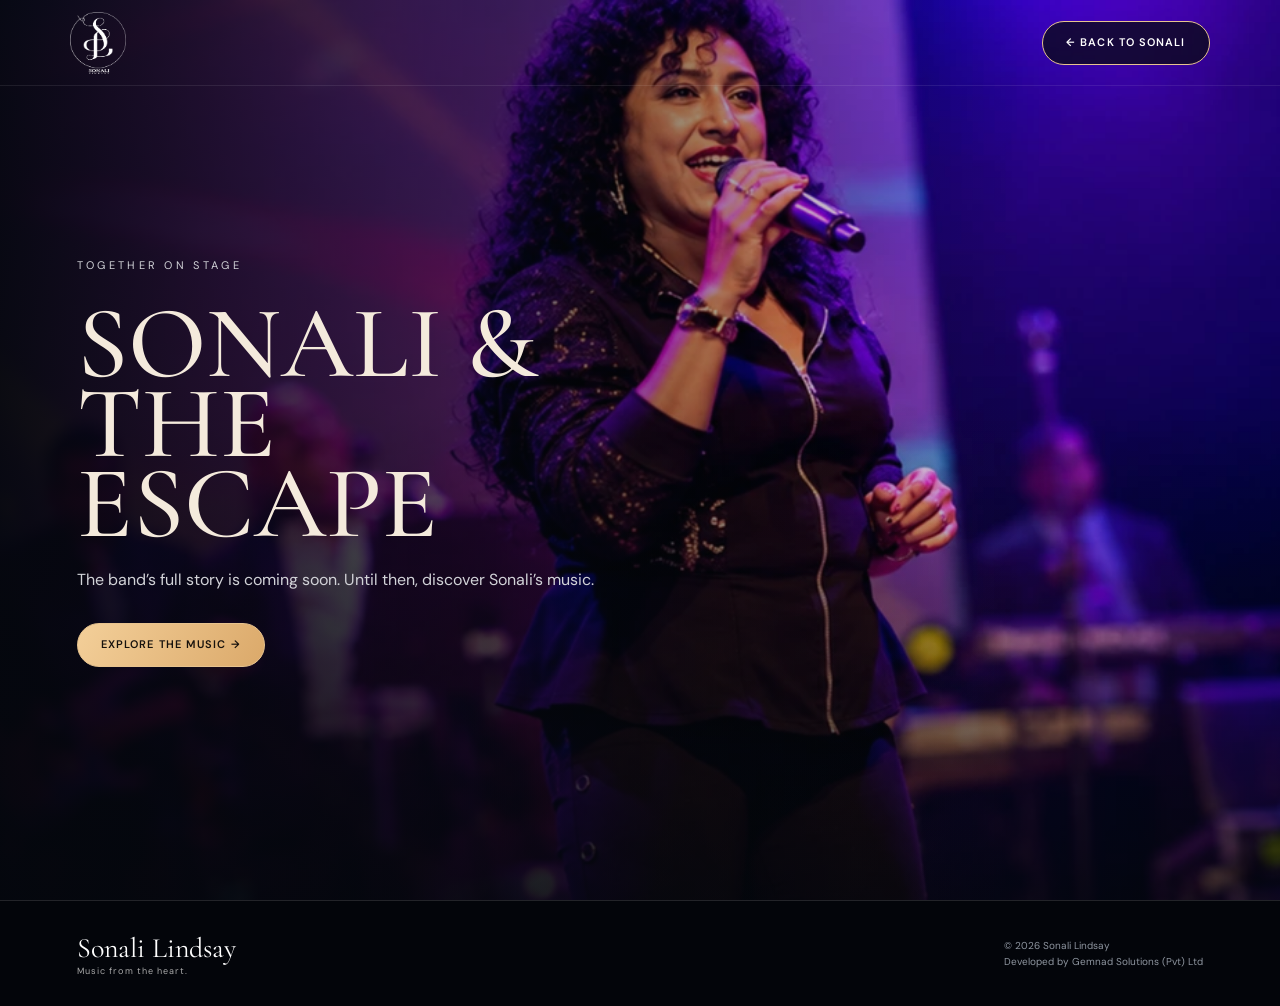
==== band.html @ c45c1fc6 "Add files via upload" ====
<!doctype html><html lang="en"><head><meta charset="UTF-8"><meta name="viewport" content="width=device-width,initial-scale=1"><title>Sonali & The Escape | Sonali Lindsay</title><meta name="description" content="Sonali & The Escape. The band story is coming soon."><meta name="theme-color" content="#04070d"><link rel="icon" href="favicon.svg"><link rel="stylesheet" href="styles.css"><style>.band-page{min-height:100svh;background:#04070d}.band-page .site-header{position:absolute}.band-hero{position:relative;min-height:760px;height:100svh;display:flex;align-items:center;overflow:hidden}.band-hero>img{position:absolute;inset:0;width:100%;height:100%;object-fit:cover}.band-hero:after{content:'';position:absolute;inset:0;background:linear-gradient(90deg,#04070df5,#04070d98 40%,transparent 80%),linear-gradient(0deg,#04070dcc,transparent 55%)}.band-inner{position:relative;z-index:2;margin-left:6vw;max-width:520px}.band-inner h1{margin:0;color:var(--cream);font:500 clamp(64px,8vw,118px)/.78 var(--serif);text-transform:uppercase}.band-inner p{color:#d2d3d8;margin:24px 0 30px}.band-page footer{position:relative}@media(max-width:700px){.band-hero>img{object-position:55% center}.band-inner{margin:260px 20px 0}.band-inner h1{font-size:58px}}</style></head><body class="band-page"><a class="skip-link" href="#main">Skip to content</a><header class="site-header"><a class="brand" href="index.html" aria-label="Sonali Lindsay home"><img src="assets/logo.png" alt="Sonali Lindsay"></a><a class="pill" href="index.html">← Back to Sonali</a></header><main id="main" class="band-hero"><img src="assets/band.webp" alt="Sonali and The Escape performing live"><div class="band-inner"><p class="kicker">Together on stage</p><h1>Sonali &<br>The Escape</h1><p>The band’s full story is coming soon. Until then, discover Sonali’s music.</p><a class="pill solid" href="index.html#music">Explore the Music →</a></div></main><footer><a href="index.html" class="footer-brand">Sonali Lindsay<span>Music from the heart.</span></a><p>© 2026 Sonali Lindsay<br>Developed by Gemnad Solutions (Pvt) Ltd</p></footer></body></html>
---- styles.css ----
@import url('https://fonts.googleapis.com/css2?family=Cormorant+Garamond:wght@400;500;600&family=DM+Sans:wght@400;500;600&family=Italiana&display=swap');
:root{--ink:#04070d;--night:#07111d;--navy:#08182a;--cream:#f4eadc;--gold:#e8bd82;--line:#ffffff28;--muted:#b8bdc7;--green:#1ed760;--serif:'Cormorant Garamond',Georgia,serif;--sans:'DM Sans',Arial,sans-serif;color-scheme:dark}
*{box-sizing:border-box}html{scroll-behavior:smooth;scroll-padding-top:76px}body{margin:0;background:var(--ink);color:#fff;font:16px/1.55 var(--sans);overflow-x:hidden}img{display:block;max-width:100%}a{color:inherit;text-decoration:none}button,input,select,textarea{font:inherit;color:inherit}button{cursor:pointer}::selection{background:var(--gold);color:#05070c}:focus-visible{outline:2px solid var(--gold);outline-offset:4px}.skip-link{position:fixed;top:-80px;left:16px;z-index:100;background:var(--gold);color:#111;padding:10px 15px}.skip-link:focus{top:16px}.site-header{height:86px;position:absolute;inset:0 0 auto;z-index:20;display:flex;align-items:center;padding:0 5.5vw;border-bottom:1px solid #ffffff15}.brand{width:92px;margin-right:auto}.brand img{width:56px;height:62px;object-fit:contain}.site-header nav{display:flex;gap:38px;align-items:center}.site-header nav a{font-size:12px;letter-spacing:.13em;text-transform:uppercase;padding:32px 0 11px;border-bottom:2px solid transparent}.site-header nav a:hover,.site-header nav a[aria-current]{border-color:var(--cream)}.header-socials{display:flex;align-items:center;gap:19px;margin-left:auto;width:160px;justify-content:flex-end}.header-socials a{font-weight:600}.menu-toggle{display:none;border:0;background:none;padding:12px}
.hero{height:680px;min-height:650px;position:relative;overflow:hidden;background:#02050b}.hero-art{position:absolute;inset:0 0 0 auto;width:76%;height:100%;object-fit:cover;object-position:center 38%}.hero-vignette{position:absolute;inset:0;background:linear-gradient(90deg,#03050b 0%,#03050bf8 19%,#03050bc7 34%,#03050b33 60%,#03050b30 76%,#03050bdd 100%),linear-gradient(0deg,#06111d 0%,transparent 18%,transparent 82%,#01030a70)}.hero-copy{position:absolute;z-index:2;left:5.8vw;top:160px;width:390px}.kicker{margin:0 0 13px;color:#e4ded6;font-size:11px;letter-spacing:.3em;text-transform:uppercase}.hero h1{margin:0;color:var(--cream);font:500 clamp(70px,7vw,108px)/.78 var(--serif);letter-spacing:-.045em;text-transform:uppercase}.hero h1 span{display:block;color:var(--gold)}.script-line{margin:28px 0 20px;color:#f4eee5;font:italic 31px/1 var(--serif);letter-spacing:.04em}.hero-intro{max-width:335px;color:#d6d6d8;font-size:14px;line-height:1.7}.hero-actions{display:flex;gap:15px;margin-top:24px}.pill{min-height:44px;display:inline-flex;align-items:center;justify-content:center;gap:25px;border:1px solid #e7c38e;border-radius:999px;padding:10px 23px;background:#070a10b8;font-size:11px;font-weight:600;letter-spacing:.1em;text-transform:uppercase}.pill:hover{background:#ffffff13}.pill.solid{background:linear-gradient(120deg,#f3cf99,#dba96a);color:#17120d}.pill.solid:hover{filter:brightness(1.08)}
.hero-player{position:absolute;z-index:3;right:4.8vw;top:122px;width:300px;padding:20px 20px 18px;border:1px solid #3974ad44;border-radius:18px;background:linear-gradient(145deg,#07152de9,#06101ff2);box-shadow:0 22px 60px #0008,0 0 45px #005bba1e;backdrop-filter:blur(12px)}.player-head{display:flex;justify-content:space-between;margin-bottom:15px;text-transform:uppercase;letter-spacing:.17em;font-size:10px}.now-playing{display:grid;grid-template-columns:58px 1fr 34px;gap:12px;align-items:center}.now-playing img{width:58px;height:58px;border-radius:6px;object-fit:cover}.now-playing strong,.track-list strong{font-size:13px;font-weight:500}.now-playing small,.track-list small{display:block;color:#aeb7c5;font-size:10px}.wave{display:flex;align-items:center;justify-content:center;gap:2px;height:34px;border:1px solid #ffffff66;border-radius:50%}.wave i{display:block;width:2px;height:5px;background:#fff}.is-playing .wave i{animation:wave .65s ease-in-out infinite alternate}.wave i:nth-child(2){animation-delay:-.35s}.wave i:nth-child(3){animation-delay:-.18s}.wave i:nth-child(4){animation-delay:-.5s}@keyframes wave{to{height:18px}}.progress{height:3px;margin-top:14px;background:#8390a850}.progress span{display:block;height:100%;width:0;background:linear-gradient(90deg,var(--gold),#fff)}.player-times{display:flex;justify-content:space-between;margin-top:4px;font-size:9px;color:#aeb7c5}.playlist-label{margin:14px 0 7px;color:#b5c2d4;font-size:9px;letter-spacing:.2em;text-transform:uppercase}.track-list{list-style:none;padding:0;margin:0;display:grid;gap:4px}.track-list li{display:grid;grid-template-columns:20px 36px 1fr;gap:8px;align-items:center;padding:5px 7px;border-radius:6px}.track-list li.active{background:linear-gradient(90deg,#1265bc,#06409b)}.track-list li>span{font-size:9px;color:#b4c2d3}.track-list img{width:36px;height:36px;object-fit:cover;border-radius:4px}.sound-toggle{position:absolute;right:20px;top:18px;transform:translateY(-250%);border:1px solid #fff5;background:#061122;border-radius:999px;padding:7px 11px;font-size:9px}.sr-status{position:absolute;width:1px;height:1px;overflow:hidden;clip:rect(0,0,0,0)}.scroll-mark{position:absolute;z-index:3;left:5.8vw;bottom:25px;display:flex;align-items:center;gap:14px;font-size:9px;letter-spacing:.2em;text-transform:uppercase}.scroll-mark span{width:12px;height:31px;border:1px solid #fff8;border-radius:9px;position:relative}.scroll-mark span:after{content:'';position:absolute;left:50%;top:24px;width:1px;height:19px;background:#fff8}
.media-strip{padding:26px 4.4vw 30px;background:linear-gradient(90deg,#07121d,#071a28 60%,#06121c);border-top:1px solid #17344d;border-bottom:1px solid #112b3f}.section-top{display:flex;align-items:center;justify-content:space-between;margin-bottom:17px}.section-top h2{margin:0;font:500 19px/1 var(--serif);letter-spacing:.2em;text-transform:uppercase}.section-top h2 b{font:14px var(--sans);color:#ff0033;margin-left:10px}.section-top>a{font-size:12px}.cards{display:grid;grid-template-columns:repeat(4,minmax(0,1fr));gap:16px}.media-card{min-width:0}.media-card>a{display:block}.card-image{position:relative;aspect-ratio:16/8.6;overflow:hidden;border-radius:5px;background:#121823}.card-image img{width:100%;height:100%;object-fit:cover;transition:transform .45s,filter .45s}.media-card a:hover .card-image img{transform:scale(1.04);filter:brightness(.85)}.play-badge{position:absolute;inset:50% auto auto 50%;transform:translate(-50%,-50%);display:grid;place-items:center;width:40px;height:40px;border-radius:50%;background:#120d0dbb;border:1px solid #ffffff65;font-size:14px}.media-card h3{margin:8px 0 1px;font-size:12px;font-weight:500;white-space:nowrap;overflow:hidden;text-overflow:ellipsis}.media-card p{margin:0;color:#aeb5bf;font-size:10px}
.about{min-height:490px;position:relative;overflow:hidden;background:#110e0e}.about>img{position:absolute;inset:0 12% 0 auto;width:60%;height:100%;object-fit:cover;object-position:center 38%;filter:saturate(.45) sepia(.12) contrast(1.05)}.about-fade{position:absolute;inset:0;background:linear-gradient(90deg,#100d0e 0%,#100d0ef5 27%,#100d0e88 47%,transparent 68%,#100d0eee 100%),linear-gradient(0deg,#100d0e,transparent 28%,transparent 75%,#100d0e)}.about-copy{position:relative;z-index:2;padding:52px 0 54px 6.5vw;width:41%}.about-copy h2{margin:0 0 13px;color:var(--cream);font:500 50px/.88 var(--serif)}.about-copy .lead{color:#eee9e2;font-size:15px;line-height:1.48}.about-copy p:last-child{color:#bcb8b6;font-size:12px;line-height:1.65}.about-stats{position:absolute;z-index:2;right:5vw;top:85px;bottom:45px;width:180px;border-left:1px solid #e3c1926b;padding-left:20px;display:flex;flex-direction:column;justify-content:space-between}.about-stats img{width:85px;height:90px;object-fit:contain}.about-stats dl{margin:0}.about-stats dl div{display:flex;justify-content:space-between;align-items:baseline;border-bottom:1px solid #ffffff1e;padding:8px 0}.about-stats dt{text-transform:uppercase;font-size:9px;color:#c7c3bf}.about-stats dd{margin:0;color:var(--cream);font:17px var(--serif)}
.spotify-shell{margin:0;padding:16px 3.2vw 22px;background:linear-gradient(135deg,#002f2b,#00211e 48%,#001916);border-top:1px solid #149773;border-bottom:1px solid #149773}.spotify-head{display:flex;justify-content:space-between;align-items:center;margin-bottom:9px}.spotify-head>div{display:flex;align-items:center;gap:12px}.spotify-dot{width:42px;height:42px;border-radius:50%;display:grid;place-items:center;background:var(--green);color:#001d13;font-size:26px}.spotify-head h2{margin:0;font-size:13px;font-weight:400}.spotify-head strong{display:block;color:var(--green);font-size:20px}.spotify-head>a{font-size:11px}.spotify-body{border:1px solid #ffffff1a;border-radius:8px;overflow:hidden;background:#061b1b}.spotify-body iframe{display:block;width:100%;height:352px;border:0}
.band{height:430px;position:relative;overflow:hidden;background:#080918}.band>img{position:absolute;inset:0;width:100%;height:100%;object-fit:cover;object-position:center 32%;filter:saturate(1.12) contrast(1.03)}.band-fade{position:absolute;inset:0;background:linear-gradient(90deg,#050610e8,#05061088 33%,transparent 65%,#08070b55),linear-gradient(0deg,#120c0caa,transparent 40%,#04061120)}.band-copy{position:absolute;z-index:2;left:6.5vw;top:63px}.band-copy h2{margin:0;color:var(--cream);font:500 52px/.82 var(--serif);text-transform:uppercase}.band-copy h2 span{font-style:italic}.band-copy p{margin:16px 0;color:#e3dcd2}.band-copy .pill{background:#0a0b12a8}
.reel{position:relative;padding:24px 0 30px;background:#0b0808;box-shadow:0 -16px 40px #ffa23712}.reel-heading{padding:0 5vw 16px;display:flex;justify-content:space-between;align-items:end}.reel-heading .kicker{margin-bottom:3px;color:var(--gold)}.reel-heading h2{margin:0;font:500 38px/1 var(--serif);color:var(--cream)}.reel-heading button{border:0;background:none;font-size:10px}.film-wrap{padding:17px 0;overflow:hidden;transform:rotate(1.1deg) scale(1.02);background:repeating-linear-gradient(90deg,#d8bd94 0 13px,transparent 13px 27px) top/100% 9px no-repeat,repeating-linear-gradient(90deg,#d8bd94 0 13px,transparent 13px 27px) bottom/100% 9px no-repeat,#120c0a;box-shadow:0 0 22px #ff9b2e55}.film-track{display:flex;width:max-content;animation:reel 48s linear infinite}.film-group{display:flex;gap:8px;padding-right:8px}.film-track figure{margin:0;width:205px;height:126px;overflow:hidden;border:2px solid #d1b98e;background:#20150f}.film-track img{width:100%;height:100%;object-fit:cover;filter:sepia(.45) saturate(.65) contrast(1.08)}.reel.paused .film-track,.film-wrap:hover .film-track{animation-play-state:paused}@keyframes reel{to{transform:translateX(-50%)}}
.videos-strip{background:linear-gradient(90deg,#0a1019,#11131b 60%,#0b1119);padding-top:38px;padding-bottom:38px}.connect{display:grid;grid-template-columns:.85fr 1.25fr;gap:7vw;padding:70px 6vw;background:radial-gradient(circle at 12% 12%,#142442 0,transparent 31%),linear-gradient(145deg,#07101c,#07070c 70%);border-top:1px solid #1b2b44}.connect-intro h2{margin:0;color:var(--cream);font:500 52px/.92 var(--serif)}.connect-intro h2 em{font-style:normal;color:var(--gold)}.connect-intro>p:not(.kicker,.contact-note){color:#b9bec8;max-width:390px}.social-grid{display:flex;gap:13px 25px;flex-wrap:wrap;margin:25px 0}.social-grid a{font-size:12px;border-bottom:1px solid #ffffff3c;padding-bottom:4px}.contact-note{max-width:360px;border-left:2px solid var(--gold);padding-left:14px;color:#aeb5bf;font-size:11px}.form-grid{display:grid;grid-template-columns:1fr 1fr;gap:18px}.form-grid label{font-size:11px;letter-spacing:.04em}.form-grid small{color:#8f96a1}.form-grid input,.form-grid select,.form-grid textarea{width:100%;display:block;margin-top:7px;padding:11px 12px;border:1px solid #ffffff20;background:#0b1422;color:#f3f3f3;border-radius:3px;font-size:13px}.form-grid input,.form-grid select{height:42px}.form-grid textarea{resize:vertical;min-height:100px}.form-grid .full{grid-column:1/-1}.connect form>.pill{border:0;margin-top:22px}.form-status{font-size:12px;color:#c7cbd2}.download-link{font-size:12px;color:var(--gold);border-bottom:1px solid var(--gold)}
footer{min-height:100px;display:flex;align-items:center;justify-content:space-between;padding:27px 6vw;border-top:1px solid #ffffff20;background:#03050a}.footer-brand{font:28px var(--serif)}.footer-brand span{display:block;color:#aaa;font:9px var(--sans);letter-spacing:.12em}.footer-brand+p{font-size:10px;color:#8f96a0}.footer-brand+p+a{width:40px;height:40px;display:grid;place-items:center;border:1px solid #ffffff30}
@media(max-width:1100px){.site-header{padding-inline:3vw}.site-header nav{gap:23px}.header-socials{width:auto}.hero-copy{left:4vw}.hero-player{right:3vw;width:280px}.hero h1{font-size:78px}.about-copy{width:48%}.cards{gap:12px}}
@media(max-width:800px){.site-header{height:72px;padding:0 20px}.brand img{width:45px;height:52px}.menu-toggle{display:block}.site-header nav{display:none;position:absolute;top:72px;left:0;right:0;padding:16px 22px;background:#040913f7;flex-direction:column;align-items:stretch;gap:0}.site-header nav.open{display:flex}.site-header nav a{padding:11px;border:0}.header-socials{display:none}.hero{height:auto;min-height:940px}.hero-art{width:100%;height:570px;object-position:58% center}.hero-vignette{background:linear-gradient(0deg,#03050b 37%,#03050bd9 50%,transparent 78%),linear-gradient(90deg,#03050b66,transparent 70%)}.hero-copy{left:20px;right:20px;top:355px;width:auto}.hero h1{font-size:70px}.script-line{font-size:27px}.hero-player{top:auto;left:20px;right:20px;bottom:50px;width:auto}.track-list{grid-template-columns:repeat(5,1fr)}.track-list li{grid-template-columns:1fr;padding:5px;text-align:center}.track-list li>span,.track-list li div{display:none}.track-list img{width:100%;height:42px}.scroll-mark{display:none}.media-strip{padding:25px 20px}.cards{grid-template-columns:repeat(4,250px);overflow-x:auto;padding-bottom:10px;scroll-snap-type:x mandatory}.media-card{scroll-snap-align:start}.about{min-height:750px}.about>img{inset:auto 0 0;width:100%;height:62%;object-position:center 25%}.about-fade{background:linear-gradient(0deg,#100d0e70,#100d0ef4 54%,#100d0e 76%)}.about-copy{padding:50px 20px;width:100%}.about-copy h2{font-size:45px}.about-copy .lead{max-width:590px}.about-copy p:last-child{max-width:600px}.about-stats{display:none}.spotify-shell{padding:15px 20px 20px}.spotify-head>a{display:none}.band{height:390px}.band>img{object-position:55% center}.band-copy{left:20px;top:45px}.band-copy h2{font-size:44px}.reel-heading{padding-inline:20px}.connect{grid-template-columns:1fr;padding:60px 20px}.form-grid{gap:15px}footer{padding-inline:20px}}
@media(max-width:480px){.hero{min-height:1030px}.hero-art{height:500px;object-position:61% center}.hero-copy{top:315px}.hero h1{font-size:59px}.hero-intro{font-size:13px;max-width:280px}.hero-actions{gap:9px}.pill{padding:9px 15px;gap:15px}.hero-player{bottom:55px;padding:16px}.now-playing{grid-template-columns:50px 1fr 34px}.now-playing img{width:50px;height:50px}.track-list{gap:2px}.film-track figure{width:170px;height:106px}.connect-intro h2{font-size:43px}.form-grid{grid-template-columns:1fr}.form-grid .full{grid-column:auto}.spotify-body iframe{height:352px}.section-top{align-items:flex-start;gap:12px}.section-top h2{font-size:17px}.section-top>a{font-size:10px}.footer-brand+p{max-width:150px}}
@media(prefers-reduced-motion:reduce){html{scroll-behavior:auto}.film-track,.is-playing .wave i{animation:none!important}.film-wrap{overflow-x:auto}.film-group[aria-hidden=true]{display:none}}
.film-wrap{width:100%;transform:rotate(.55deg)}
html,body{overflow-x:clip}
.about>img{inset:0;width:100%;height:100%;object-position:62% center;filter:saturate(.8) contrast(1.02)}
.spotify-shell{display:grid;grid-template-columns:1fr 1fr;align-items:center;gap:5vw;padding:34px 5vw}
.spotify-intro{display:flex;align-items:center;gap:28px;min-width:0}
.spotify-intro>img{width:124px;height:138px;object-fit:contain;flex-shrink:0}
.spotify-intro .kicker{color:#a9cfc3;font-size:10px;letter-spacing:.16em}
.spotify-intro h2{margin:0 0 12px;font:500 42px/1.1 var(--serif);color:var(--cream)}
.spotify-intro h2 span{color:var(--green)}
.spotify-intro p:not(.kicker){font-size:14px;line-height:1.65;color:#b9cbc6;margin:0 0 20px}
.spotify-intro a{font-size:12px;border-bottom:1px solid #7ca99a;padding-bottom:5px}
.spotify-body{min-width:0}
.social-grid{gap:13px}
.social-grid a{width:44px;height:44px;display:grid;place-items:center;padding:0;border:1px solid #e8bd8255;border-radius:50%;color:var(--cream);transition:background .2s,color .2s}
.social-grid a:hover{background:var(--gold);color:var(--ink)}
.social-grid svg{width:21px;height:21px;display:block;fill:currentColor}
@media(max-width:1050px){.spotify-intro{gap:18px}.spotify-intro>img{width:86px;height:100px}.spotify-intro h2{font-size:34px}}
@media(max-width:800px){.about>img{inset:auto 0 0;height:62%;object-position:65% center}.spotify-shell{grid-template-columns:1fr;padding:30px 20px;gap:26px}.spotify-intro{justify-content:center}.spotify-intro>img{width:100px;height:112px}.spotify-body{width:100%}}
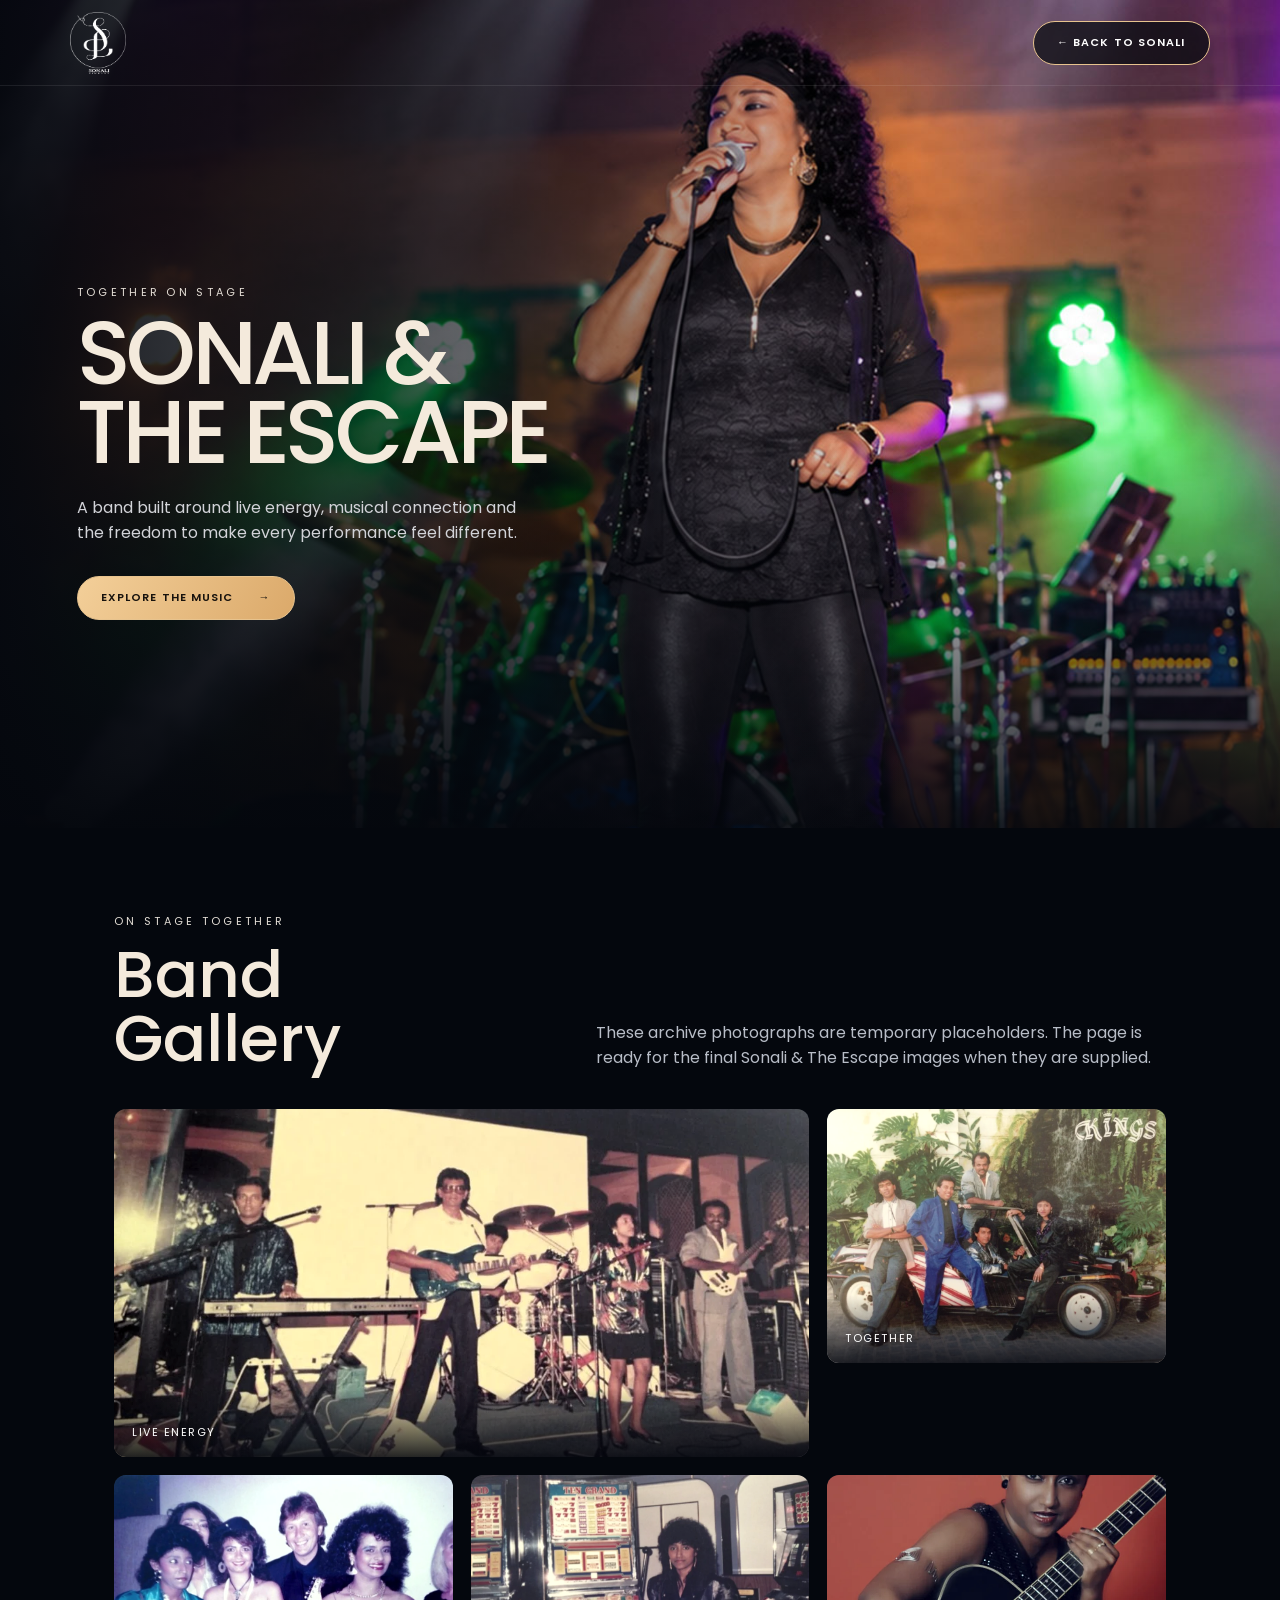
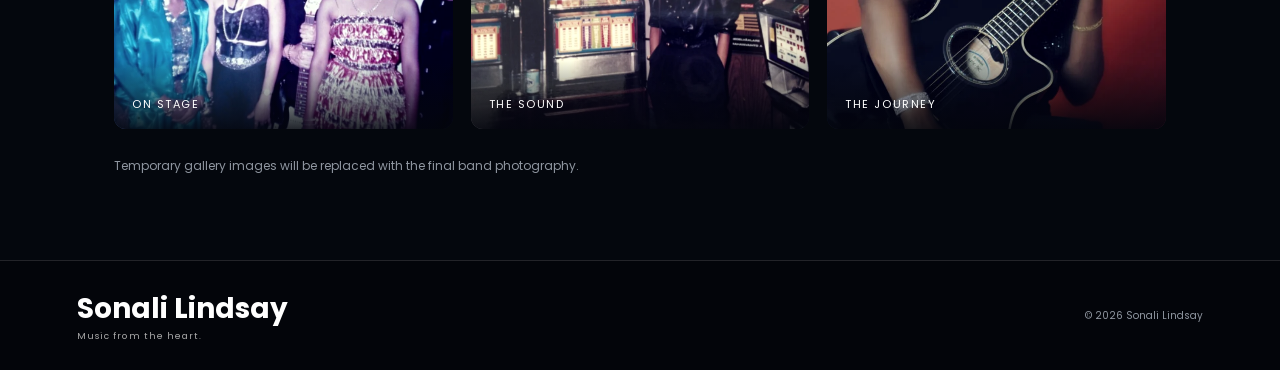
==== commit dbd2335e: "Update Sonali Lindsay website" ====
--- a/band.html
+++ b/band.html
@@ -1 +1,56 @@
-<!doctype html><html lang="en"><head><meta charset="UTF-8"><meta name="viewport" content="width=device-width,initial-scale=1"><title>Sonali & The Escape | Sonali Lindsay</title><meta name="description" content="Sonali & The Escape. The band story is coming soon."><meta name="theme-color" content="#04070d"><link rel="icon" href="favicon.svg"><link rel="stylesheet" href="styles.css"><style>.band-page{min-height:100svh;background:#04070d}.band-page .site-header{position:absolute}.band-hero{position:relative;min-height:760px;height:100svh;display:flex;align-items:center;overflow:hidden}.band-hero>img{position:absolute;inset:0;width:100%;height:100%;object-fit:cover}.band-hero:after{content:'';position:absolute;inset:0;background:linear-gradient(90deg,#04070df5,#04070d98 40%,transparent 80%),linear-gradient(0deg,#04070dcc,transparent 55%)}.band-inner{position:relative;z-index:2;margin-left:6vw;max-width:520px}.band-inner h1{margin:0;color:var(--cream);font:500 clamp(64px,8vw,118px)/.78 var(--serif);text-transform:uppercase}.band-inner p{color:#d2d3d8;margin:24px 0 30px}.band-page footer{position:relative}@media(max-width:700px){.band-hero>img{object-position:55% center}.band-inner{margin:260px 20px 0}.band-inner h1{font-size:58px}}</style></head><body class="band-page"><a class="skip-link" href="#main">Skip to content</a><header class="site-header"><a class="brand" href="index.html" aria-label="Sonali Lindsay home"><img src="assets/logo.png" alt="Sonali Lindsay"></a><a class="pill" href="index.html">← Back to Sonali</a></header><main id="main" class="band-hero"><img src="assets/band.webp" alt="Sonali and The Escape performing live"><div class="band-inner"><p class="kicker">Together on stage</p><h1>Sonali &<br>The Escape</h1><p>The band’s full story is coming soon. Until then, discover Sonali’s music.</p><a class="pill solid" href="index.html#music">Explore the Music →</a></div></main><footer><a href="index.html" class="footer-brand">Sonali Lindsay<span>Music from the heart.</span></a><p>© 2026 Sonali Lindsay<br>Developed by Gemnad Solutions (Pvt) Ltd</p></footer></body></html>
+<!doctype html>
+<html lang="en">
+<head>
+  <meta charset="UTF-8">
+  <meta name="viewport" content="width=device-width,initial-scale=1">
+  <title>Sonali &amp; The Escape | Sonali Lindsay</title>
+  <meta name="description" content="Meet Sonali & The Escape and explore moments from the band on stage.">
+  <meta name="theme-color" content="#04070d">
+  <link rel="icon" href="favicon.svg" type="image/svg+xml">
+  <link rel="stylesheet" href="styles.css">
+  <link rel="preload" href="assets/sonali-and-the-escape.jpg" as="image">
+  <style>
+    .band-page{background:#04070d}.band-page .site-header{position:absolute}.band-page .site-header>.pill{margin-left:auto}
+    .band-hero{position:relative;min-height:700px;height:92svh;display:flex;align-items:center;overflow:hidden}.band-hero>img{position:absolute;inset:0;width:100%;height:100%;object-fit:cover;object-position:center}.band-hero:after{content:'';position:absolute;inset:0;background:linear-gradient(90deg,#04070df4,#04070d9d 38%,transparent 72%),linear-gradient(0deg,#04070de8,transparent 48%)}
+    .band-inner{position:relative;z-index:2;margin-left:6vw;max-width:560px;padding-top:76px}.band-inner h1{margin:0;color:var(--cream);font:500 clamp(58px,7vw,104px)/.88 var(--serif);letter-spacing:-.05em;text-transform:uppercase}.band-inner p:not(.kicker){max-width:450px;color:#d2d3d8;margin:24px 0 30px}
+    .band-story{max-width:1180px;margin:auto;padding:85px 5vw}.band-story-head{display:grid;grid-template-columns:.8fr 1.2fr;gap:8vw;align-items:end;margin-bottom:38px}.band-story h2{margin:0;color:var(--cream);font:500 clamp(42px,5vw,68px)/1 var(--serif)}.band-story-head>p{margin:0;color:#b8bdc7;max-width:580px}
+    .band-gallery{display:grid;grid-template-columns:repeat(3,1fr);gap:18px}.band-gallery figure{position:relative;margin:0;aspect-ratio:4/3;overflow:hidden;border-radius:12px;background:#111722}.band-gallery figure:first-child{grid-column:span 2;aspect-ratio:2/1}.band-gallery img{width:100%;height:100%;object-fit:cover;filter:saturate(.75) contrast(1.05);transition:transform .5s,filter .5s}.band-gallery figure:hover img{transform:scale(1.035);filter:saturate(1)}.band-gallery figcaption{position:absolute;inset:auto 0 0;padding:35px 18px 16px;background:linear-gradient(transparent,#03050ddd);font-size:11px;letter-spacing:.14em;text-transform:uppercase}
+    .band-note{margin:28px 0 0;color:#8f96a0;font-size:12px}.band-page footer p{margin:0}
+    @media(max-width:800px){.band-page .site-header>.pill{min-height:38px;padding:8px 15px}.band-hero{height:auto;min-height:820px;align-items:flex-end}.band-hero>img{height:58%;inset:0 0 auto;object-position:center}.band-hero:after{background:linear-gradient(0deg,#04070d 39%,#04070de8 55%,transparent 79%)}.band-inner{margin:0;padding:410px 20px 70px}.band-inner h1{font-size:58px}.band-story{padding:65px 20px}.band-story-head{grid-template-columns:1fr;gap:20px}.band-gallery{grid-template-columns:1fr 1fr}.band-gallery figure:first-child{grid-column:1/-1}}
+    @media(max-width:480px){.band-page .brand{width:auto}.band-page .site-header>.pill{font-size:9px}.band-hero{min-height:790px}.band-hero>img{height:52%;object-position:50% center}.band-inner{padding-top:370px}.band-inner h1{font-size:48px}.band-gallery{grid-template-columns:1fr}.band-gallery figure:first-child{grid-column:auto;aspect-ratio:4/3}}
+  </style>
+</head>
+<body class="band-page">
+  <a class="skip-link" href="#main">Skip to content</a>
+  <header class="site-header">
+    <a class="brand" href="index.html" aria-label="Sonali Lindsay home"><img src="assets/logo.png" alt="Sonali Lindsay" width="76" height="84"></a>
+    <a class="pill" href="index.html">← Back to Sonali</a>
+  </header>
+  <main id="main">
+    <section class="band-hero" aria-labelledby="band-page-title">
+      <img src="assets/sonali-and-the-escape.jpg" alt="Sonali and The Escape performing live" width="2401" height="941" fetchpriority="high">
+      <div class="band-inner">
+        <p class="kicker">Together on stage</p>
+        <h1 id="band-page-title">Sonali &amp;<br>The Escape</h1>
+        <p>A band built around live energy, musical connection and the freedom to make every performance feel different.</p>
+        <a class="pill solid" href="index.html#music">Explore the Music <span>→</span></a>
+      </div>
+    </section>
+    <section class="band-story" aria-labelledby="band-gallery-title">
+      <div class="band-story-head">
+        <div><p class="kicker">On stage together</p><h2 id="band-gallery-title">Band Gallery</h2></div>
+        <p>These archive photographs are temporary placeholders. The page is ready for the final Sonali &amp; The Escape images when they are supplied.</p>
+      </div>
+      <div class="band-gallery">
+        <figure><img src="assets/archive-8.webp" alt="Live music archive placeholder" loading="lazy"><figcaption>Live energy</figcaption></figure>
+        <figure><img src="assets/archive-3.webp" alt="Band archive placeholder" loading="lazy"><figcaption>Together</figcaption></figure>
+        <figure><img src="assets/archive-4.webp" alt="Performance archive placeholder" loading="lazy"><figcaption>On stage</figcaption></figure>
+        <figure><img src="assets/archive-6.webp" alt="Music archive placeholder" loading="lazy"><figcaption>The sound</figcaption></figure>
+        <figure><img src="assets/archive-7.webp" alt="Guitar performance archive placeholder" loading="lazy"><figcaption>The journey</figcaption></figure>
+      </div>
+      <p class="band-note">Temporary gallery images will be replaced with the final band photography.</p>
+    </section>
+  </main>
+  <footer><a href="index.html" class="footer-brand">Sonali Lindsay<span>Music from the heart.</span></a><p>© 2026 Sonali Lindsay</p></footer>
+</body>
+</html>
--- a/styles.css
+++ b/styles.css
@@ -1,12 +1,12 @@
-@import url('https://fonts.googleapis.com/css2?family=Cormorant+Garamond:wght@400;500;600&family=DM+Sans:wght@400;500;600&family=Italiana&display=swap');
-:root{--ink:#04070d;--night:#07111d;--navy:#08182a;--cream:#f4eadc;--gold:#e8bd82;--line:#ffffff28;--muted:#b8bdc7;--green:#1ed760;--serif:'Cormorant Garamond',Georgia,serif;--sans:'DM Sans',Arial,sans-serif;color-scheme:dark}
+@import url('https://fonts.googleapis.com/css2?family=Poppins:ital,wght@0,400;0,500;0,600;0,700;0,800;1,500&display=swap');
+:root{--ink:#04070d;--night:#07111d;--navy:#08182a;--cream:#f4eadc;--gold:#e8bd82;--line:#ffffff28;--muted:#b8bdc7;--green:#1ed760;--serif:'Poppins',Arial,sans-serif;--sans:'Poppins',Arial,sans-serif;color-scheme:dark}
 *{box-sizing:border-box}html{scroll-behavior:smooth;scroll-padding-top:76px}body{margin:0;background:var(--ink);color:#fff;font:16px/1.55 var(--sans);overflow-x:hidden}img{display:block;max-width:100%}a{color:inherit;text-decoration:none}button,input,select,textarea{font:inherit;color:inherit}button{cursor:pointer}::selection{background:var(--gold);color:#05070c}:focus-visible{outline:2px solid var(--gold);outline-offset:4px}.skip-link{position:fixed;top:-80px;left:16px;z-index:100;background:var(--gold);color:#111;padding:10px 15px}.skip-link:focus{top:16px}.site-header{height:86px;position:absolute;inset:0 0 auto;z-index:20;display:flex;align-items:center;padding:0 5.5vw;border-bottom:1px solid #ffffff15}.brand{width:92px;margin-right:auto}.brand img{width:56px;height:62px;object-fit:contain}.site-header nav{display:flex;gap:38px;align-items:center}.site-header nav a{font-size:12px;letter-spacing:.13em;text-transform:uppercase;padding:32px 0 11px;border-bottom:2px solid transparent}.site-header nav a:hover,.site-header nav a[aria-current]{border-color:var(--cream)}.header-socials{display:flex;align-items:center;gap:19px;margin-left:auto;width:160px;justify-content:flex-end}.header-socials a{font-weight:600}.menu-toggle{display:none;border:0;background:none;padding:12px}
 .hero{height:680px;min-height:650px;position:relative;overflow:hidden;background:#02050b}.hero-art{position:absolute;inset:0 0 0 auto;width:76%;height:100%;object-fit:cover;object-position:center 38%}.hero-vignette{position:absolute;inset:0;background:linear-gradient(90deg,#03050b 0%,#03050bf8 19%,#03050bc7 34%,#03050b33 60%,#03050b30 76%,#03050bdd 100%),linear-gradient(0deg,#06111d 0%,transparent 18%,transparent 82%,#01030a70)}.hero-copy{position:absolute;z-index:2;left:5.8vw;top:160px;width:390px}.kicker{margin:0 0 13px;color:#e4ded6;font-size:11px;letter-spacing:.3em;text-transform:uppercase}.hero h1{margin:0;color:var(--cream);font:500 clamp(70px,7vw,108px)/.78 var(--serif);letter-spacing:-.045em;text-transform:uppercase}.hero h1 span{display:block;color:var(--gold)}.script-line{margin:28px 0 20px;color:#f4eee5;font:italic 31px/1 var(--serif);letter-spacing:.04em}.hero-intro{max-width:335px;color:#d6d6d8;font-size:14px;line-height:1.7}.hero-actions{display:flex;gap:15px;margin-top:24px}.pill{min-height:44px;display:inline-flex;align-items:center;justify-content:center;gap:25px;border:1px solid #e7c38e;border-radius:999px;padding:10px 23px;background:#070a10b8;font-size:11px;font-weight:600;letter-spacing:.1em;text-transform:uppercase}.pill:hover{background:#ffffff13}.pill.solid{background:linear-gradient(120deg,#f3cf99,#dba96a);color:#17120d}.pill.solid:hover{filter:brightness(1.08)}
 .hero-player{position:absolute;z-index:3;right:4.8vw;top:122px;width:300px;padding:20px 20px 18px;border:1px solid #3974ad44;border-radius:18px;background:linear-gradient(145deg,#07152de9,#06101ff2);box-shadow:0 22px 60px #0008,0 0 45px #005bba1e;backdrop-filter:blur(12px)}.player-head{display:flex;justify-content:space-between;margin-bottom:15px;text-transform:uppercase;letter-spacing:.17em;font-size:10px}.now-playing{display:grid;grid-template-columns:58px 1fr 34px;gap:12px;align-items:center}.now-playing img{width:58px;height:58px;border-radius:6px;object-fit:cover}.now-playing strong,.track-list strong{font-size:13px;font-weight:500}.now-playing small,.track-list small{display:block;color:#aeb7c5;font-size:10px}.wave{display:flex;align-items:center;justify-content:center;gap:2px;height:34px;border:1px solid #ffffff66;border-radius:50%}.wave i{display:block;width:2px;height:5px;background:#fff}.is-playing .wave i{animation:wave .65s ease-in-out infinite alternate}.wave i:nth-child(2){animation-delay:-.35s}.wave i:nth-child(3){animation-delay:-.18s}.wave i:nth-child(4){animation-delay:-.5s}@keyframes wave{to{height:18px}}.progress{height:3px;margin-top:14px;background:#8390a850}.progress span{display:block;height:100%;width:0;background:linear-gradient(90deg,var(--gold),#fff)}.player-times{display:flex;justify-content:space-between;margin-top:4px;font-size:9px;color:#aeb7c5}.playlist-label{margin:14px 0 7px;color:#b5c2d4;font-size:9px;letter-spacing:.2em;text-transform:uppercase}.track-list{list-style:none;padding:0;margin:0;display:grid;gap:4px}.track-list li{display:grid;grid-template-columns:20px 36px 1fr;gap:8px;align-items:center;padding:5px 7px;border-radius:6px}.track-list li.active{background:linear-gradient(90deg,#1265bc,#06409b)}.track-list li>span{font-size:9px;color:#b4c2d3}.track-list img{width:36px;height:36px;object-fit:cover;border-radius:4px}.sound-toggle{position:absolute;right:20px;top:18px;transform:translateY(-250%);border:1px solid #fff5;background:#061122;border-radius:999px;padding:7px 11px;font-size:9px}.sr-status{position:absolute;width:1px;height:1px;overflow:hidden;clip:rect(0,0,0,0)}.scroll-mark{position:absolute;z-index:3;left:5.8vw;bottom:25px;display:flex;align-items:center;gap:14px;font-size:9px;letter-spacing:.2em;text-transform:uppercase}.scroll-mark span{width:12px;height:31px;border:1px solid #fff8;border-radius:9px;position:relative}.scroll-mark span:after{content:'';position:absolute;left:50%;top:24px;width:1px;height:19px;background:#fff8}
 .media-strip{padding:26px 4.4vw 30px;background:linear-gradient(90deg,#07121d,#071a28 60%,#06121c);border-top:1px solid #17344d;border-bottom:1px solid #112b3f}.section-top{display:flex;align-items:center;justify-content:space-between;margin-bottom:17px}.section-top h2{margin:0;font:500 19px/1 var(--serif);letter-spacing:.2em;text-transform:uppercase}.section-top h2 b{font:14px var(--sans);color:#ff0033;margin-left:10px}.section-top>a{font-size:12px}.cards{display:grid;grid-template-columns:repeat(4,minmax(0,1fr));gap:16px}.media-card{min-width:0}.media-card>a{display:block}.card-image{position:relative;aspect-ratio:16/8.6;overflow:hidden;border-radius:5px;background:#121823}.card-image img{width:100%;height:100%;object-fit:cover;transition:transform .45s,filter .45s}.media-card a:hover .card-image img{transform:scale(1.04);filter:brightness(.85)}.play-badge{position:absolute;inset:50% auto auto 50%;transform:translate(-50%,-50%);display:grid;place-items:center;width:40px;height:40px;border-radius:50%;background:#120d0dbb;border:1px solid #ffffff65;font-size:14px}.media-card h3{margin:8px 0 1px;font-size:12px;font-weight:500;white-space:nowrap;overflow:hidden;text-overflow:ellipsis}.media-card p{margin:0;color:#aeb5bf;font-size:10px}
 .about{min-height:490px;position:relative;overflow:hidden;background:#110e0e}.about>img{position:absolute;inset:0 12% 0 auto;width:60%;height:100%;object-fit:cover;object-position:center 38%;filter:saturate(.45) sepia(.12) contrast(1.05)}.about-fade{position:absolute;inset:0;background:linear-gradient(90deg,#100d0e 0%,#100d0ef5 27%,#100d0e88 47%,transparent 68%,#100d0eee 100%),linear-gradient(0deg,#100d0e,transparent 28%,transparent 75%,#100d0e)}.about-copy{position:relative;z-index:2;padding:52px 0 54px 6.5vw;width:41%}.about-copy h2{margin:0 0 13px;color:var(--cream);font:500 50px/.88 var(--serif)}.about-copy .lead{color:#eee9e2;font-size:15px;line-height:1.48}.about-copy p:last-child{color:#bcb8b6;font-size:12px;line-height:1.65}.about-stats{position:absolute;z-index:2;right:5vw;top:85px;bottom:45px;width:180px;border-left:1px solid #e3c1926b;padding-left:20px;display:flex;flex-direction:column;justify-content:space-between}.about-stats img{width:85px;height:90px;object-fit:contain}.about-stats dl{margin:0}.about-stats dl div{display:flex;justify-content:space-between;align-items:baseline;border-bottom:1px solid #ffffff1e;padding:8px 0}.about-stats dt{text-transform:uppercase;font-size:9px;color:#c7c3bf}.about-stats dd{margin:0;color:var(--cream);font:17px var(--serif)}
 .spotify-shell{margin:0;padding:16px 3.2vw 22px;background:linear-gradient(135deg,#002f2b,#00211e 48%,#001916);border-top:1px solid #149773;border-bottom:1px solid #149773}.spotify-head{display:flex;justify-content:space-between;align-items:center;margin-bottom:9px}.spotify-head>div{display:flex;align-items:center;gap:12px}.spotify-dot{width:42px;height:42px;border-radius:50%;display:grid;place-items:center;background:var(--green);color:#001d13;font-size:26px}.spotify-head h2{margin:0;font-size:13px;font-weight:400}.spotify-head strong{display:block;color:var(--green);font-size:20px}.spotify-head>a{font-size:11px}.spotify-body{border:1px solid #ffffff1a;border-radius:8px;overflow:hidden;background:#061b1b}.spotify-body iframe{display:block;width:100%;height:352px;border:0}
-.band{height:430px;position:relative;overflow:hidden;background:#080918}.band>img{position:absolute;inset:0;width:100%;height:100%;object-fit:cover;object-position:center 32%;filter:saturate(1.12) contrast(1.03)}.band-fade{position:absolute;inset:0;background:linear-gradient(90deg,#050610e8,#05061088 33%,transparent 65%,#08070b55),linear-gradient(0deg,#120c0caa,transparent 40%,#04061120)}.band-copy{position:absolute;z-index:2;left:6.5vw;top:63px}.band-copy h2{margin:0;color:var(--cream);font:500 52px/.82 var(--serif);text-transform:uppercase}.band-copy h2 span{font-style:italic}.band-copy p{margin:16px 0;color:#e3dcd2}.band-copy .pill{background:#0a0b12a8}
+.band{height:500px;position:relative;overflow:hidden;background:#080918}.band>img{position:absolute;inset:0;width:100%;height:100%;object-fit:cover;object-position:center 30%;filter:saturate(1.12) contrast(1.03)}.band-fade{position:absolute;inset:0;background:linear-gradient(90deg,#050610e8,#05061088 33%,transparent 65%,#08070b55),linear-gradient(0deg,#120c0caa,transparent 40%,#04061120)}.band-copy{position:absolute;z-index:2;left:6.5vw;top:76px}.band-copy h2{margin:0;color:var(--cream);font:700 52px/.94 var(--serif);text-transform:uppercase}.band-copy h2 span{font-style:italic}.band-copy p{margin:16px 0;color:#e3dcd2}.band-copy .pill{background:#0a0b12a8}
 .reel{position:relative;padding:24px 0 30px;background:#0b0808;box-shadow:0 -16px 40px #ffa23712}.reel-heading{padding:0 5vw 16px;display:flex;justify-content:space-between;align-items:end}.reel-heading .kicker{margin-bottom:3px;color:var(--gold)}.reel-heading h2{margin:0;font:500 38px/1 var(--serif);color:var(--cream)}.reel-heading button{border:0;background:none;font-size:10px}.film-wrap{padding:17px 0;overflow:hidden;transform:rotate(1.1deg) scale(1.02);background:repeating-linear-gradient(90deg,#d8bd94 0 13px,transparent 13px 27px) top/100% 9px no-repeat,repeating-linear-gradient(90deg,#d8bd94 0 13px,transparent 13px 27px) bottom/100% 9px no-repeat,#120c0a;box-shadow:0 0 22px #ff9b2e55}.film-track{display:flex;width:max-content;animation:reel 48s linear infinite}.film-group{display:flex;gap:8px;padding-right:8px}.film-track figure{margin:0;width:205px;height:126px;overflow:hidden;border:2px solid #d1b98e;background:#20150f}.film-track img{width:100%;height:100%;object-fit:cover;filter:sepia(.45) saturate(.65) contrast(1.08)}.reel.paused .film-track,.film-wrap:hover .film-track{animation-play-state:paused}@keyframes reel{to{transform:translateX(-50%)}}
 .videos-strip{background:linear-gradient(90deg,#0a1019,#11131b 60%,#0b1119);padding-top:38px;padding-bottom:38px}.connect{display:grid;grid-template-columns:.85fr 1.25fr;gap:7vw;padding:70px 6vw;background:radial-gradient(circle at 12% 12%,#142442 0,transparent 31%),linear-gradient(145deg,#07101c,#07070c 70%);border-top:1px solid #1b2b44}.connect-intro h2{margin:0;color:var(--cream);font:500 52px/.92 var(--serif)}.connect-intro h2 em{font-style:normal;color:var(--gold)}.connect-intro>p:not(.kicker,.contact-note){color:#b9bec8;max-width:390px}.social-grid{display:flex;gap:13px 25px;flex-wrap:wrap;margin:25px 0}.social-grid a{font-size:12px;border-bottom:1px solid #ffffff3c;padding-bottom:4px}.contact-note{max-width:360px;border-left:2px solid var(--gold);padding-left:14px;color:#aeb5bf;font-size:11px}.form-grid{display:grid;grid-template-columns:1fr 1fr;gap:18px}.form-grid label{font-size:11px;letter-spacing:.04em}.form-grid small{color:#8f96a1}.form-grid input,.form-grid select,.form-grid textarea{width:100%;display:block;margin-top:7px;padding:11px 12px;border:1px solid #ffffff20;background:#0b1422;color:#f3f3f3;border-radius:3px;font-size:13px}.form-grid input,.form-grid select{height:42px}.form-grid textarea{resize:vertical;min-height:100px}.form-grid .full{grid-column:1/-1}.connect form>.pill{border:0;margin-top:22px}.form-status{font-size:12px;color:#c7cbd2}.download-link{font-size:12px;color:var(--gold);border-bottom:1px solid var(--gold)}
 footer{min-height:100px;display:flex;align-items:center;justify-content:space-between;padding:27px 6vw;border-top:1px solid #ffffff20;background:#03050a}.footer-brand{font:28px var(--serif)}.footer-brand span{display:block;color:#aaa;font:9px var(--sans);letter-spacing:.12em}.footer-brand+p{font-size:10px;color:#8f96a0}.footer-brand+p+a{width:40px;height:40px;display:grid;place-items:center;border:1px solid #ffffff30}
@@ -32,3 +32,54 @@
 .social-grid svg{width:21px;height:21px;display:block;fill:currentColor}
 @media(max-width:1050px){.spotify-intro{gap:18px}.spotify-intro>img{width:86px;height:100px}.spotify-intro h2{font-size:34px}}
 @media(max-width:800px){.about>img{inset:auto 0 0;height:62%;object-position:65% center}.spotify-shell{grid-template-columns:1fr;padding:30px 20px;gap:26px}.spotify-intro{justify-content:center}.spotify-intro>img{width:100px;height:112px}.spotify-body{width:100%}}
+
+/* 2026 visual refresh */
+.site-header nav .nav-contact{padding:11px 20px;border:1px solid #f1d3a7;border-radius:999px;background:#ffffff0b;line-height:1}
+.site-header nav .nav-contact:hover,.site-header nav .nav-contact[aria-current]{border-color:#fff;background:#f1d3a7;color:#15100b}
+.hero{height:720px;min-height:680px}
+.hero-art{inset:0;width:100%;height:100%;object-position:center center}
+.hero-vignette{background:linear-gradient(90deg,#03050bee 0%,#03050bc4 19%,#03050b55 38%,transparent 57%,#03050b38 76%,#03050bb8 100%),linear-gradient(0deg,#06111de8 0%,transparent 21%,transparent 82%,#01030a7a)}
+.hero-copy{top:166px}
+.hero h1{font-weight:500;letter-spacing:-.055em}
+.hero-player{right:4.7vw;top:142px;width:268px;padding:17px 17px 15px;border:1px solid #ffffff45;border-radius:22px;background:linear-gradient(145deg,#ffffff24,#ffffff0b 55%,#0913284d);box-shadow:0 24px 70px #0009,inset 0 1px 0 #ffffff42;backdrop-filter:blur(24px) saturate(140%);-webkit-backdrop-filter:blur(24px) saturate(140%)}
+.hero-player .now-playing{grid-template-columns:50px minmax(0,1fr) 31px 31px;gap:8px}.hero-player .now-playing img{width:50px;height:50px}.hero-player .track-list img{width:32px;height:32px}.hero-player .track-list li{grid-template-columns:18px 32px 1fr;padding:4px 6px}.hero-player .playlist-label{margin-top:11px}.hero-player .sound-toggle{right:17px}.play-pause{width:31px;height:31px;display:grid;place-items:center;padding:0;border:1px solid #ffffff66;border-radius:50%;background:#050b16a6;color:#fff;font-size:10px;line-height:1}.play-pause:hover{background:#ffffff22}
+.spotify-shell{position:relative;isolation:isolate;background:#03100f url('assets/spotify-bg.jpg') center/cover no-repeat;border-color:#ffffff2b;overflow:hidden}
+.spotify-shell:before{content:'';position:absolute;z-index:-1;inset:0;background:linear-gradient(90deg,#02110fea 0%,#041414c9 47%,#0310199e),linear-gradient(0deg,#03070aaa,#03070a35)}
+.spotify-body{box-shadow:0 20px 50px #0008}
+.film-wrap{transform:none!important}
+.apple-music{min-height:820px;position:relative;display:flex;align-items:center;overflow:hidden;background:#241946}
+.apple-art{position:absolute;inset:0;width:100%;height:100%;object-fit:cover;object-position:center center}
+.apple-shade{position:absolute;inset:0;background:linear-gradient(90deg,#120b27f6 0%,#231547d9 34%,#3924578c 52%,transparent 78%),linear-gradient(0deg,#08060dcc,transparent 40%,#08060d55)}
+.apple-content{position:relative;z-index:1;width:min(620px,48vw);margin-left:5.5vw;padding:64px 0}
+.apple-content h2{margin:0 0 12px;color:var(--cream);font:500 clamp(38px,4vw,58px)/1.05 var(--serif)}
+.apple-content h2 span{display:block;color:#ff6680}.apple-content>p:not(.kicker){max-width:430px;color:#ddd5e8;font-size:14px}.apple-player{margin:24px 0 14px;border:1px solid #ffffff30;border-radius:14px;overflow:hidden;background:#f7f7f7;box-shadow:0 24px 60px #0b06198f}.apple-player iframe{display:block;width:100%;height:450px;border:0}.apple-link{display:inline-block;padding-bottom:4px;border-bottom:1px solid #ff8095;font-size:12px}
+.playlist-probe{position:fixed!important;left:-10px!important;top:-10px!important;width:1px!important;height:1px!important;clip-path:inset(50%);overflow:hidden;pointer-events:none}.playlist-loading .card-image{background:linear-gradient(110deg,#111a27 25%,#1b2a3c 42%,#111a27 58%);background-size:250% 100%;animation:playlist-loading 1.8s linear infinite}.playlist-loading h3,.playlist-loading p{color:#77808c}@keyframes playlist-loading{to{background-position:-180% 0}}
+@media(max-width:1100px){.hero-player{right:3vw;width:254px}.hero-copy{left:4vw}.site-header nav{gap:17px}.site-header nav .nav-contact{padding:10px 16px}}
+@media(max-width:800px){
+  .site-header nav .nav-contact{margin-top:8px;padding:13px 18px;text-align:center}
+  .hero{min-height:1040px;height:auto}.hero-art{height:560px;object-position:50% center}.hero-vignette{background:linear-gradient(0deg,#03050b 44%,#03050bdc 55%,transparent 83%),linear-gradient(90deg,#03050b5e,transparent 48%,#03050b3b)}
+  .hero-copy{top:385px}.hero-player{top:auto;left:20px;right:20px;bottom:42px;width:auto;max-width:520px;margin-inline:auto}.hero-player .track-list{grid-template-columns:repeat(5,1fr)}.hero-player .track-list li{grid-template-columns:1fr}.hero-player .track-list img{width:100%;height:42px}
+  .spotify-shell{background-position:center}.spotify-shell:before{background:#03100fdc}.spotify-intro{text-align:left}
+  .apple-music{min-height:780px;align-items:flex-end}.apple-art{height:100%;object-position:67% center}.apple-shade{background:linear-gradient(0deg,#120b27 0%,#120b27ed 36%,#120b278a 58%,transparent 83%)}.apple-content{width:auto;margin:0;padding:330px 20px 54px}.apple-content h2{font-size:42px}.apple-player{max-width:560px}
+}
+@media(max-width:480px){
+  .hero{min-height:1080px}.hero-art{height:510px;object-position:50% center}.hero-copy{top:350px}.hero h1{font-size:56px}.hero-player{bottom:36px;padding:15px}
+  .hero-player .now-playing{grid-template-columns:46px 1fr 30px}.hero-player .now-playing img{width:46px;height:46px}
+  .apple-music{min-height:740px}.apple-art{object-position:70% center}.apple-content{padding-top:300px}.apple-content h2{font-size:36px}.apple-player iframe{height:170px}
+  .youtube-live-card{width:260px;scroll-snap-align:start}
+}
+
+/* Geometric typography and responsive refinements */
+.hero h1,.about-copy h2,.spotify-intro h2,.band-copy h2,.reel-heading h2,.apple-content h2,.connect-intro h2,.section-top h2,.footer-brand{font-family:var(--sans);font-weight:700}
+.hero h1{line-height:.86;letter-spacing:-.065em}.script-line{font-family:var(--sans);font-weight:500;font-style:italic;letter-spacing:-.02em}.about-copy h2,.connect-intro h2{line-height:1.02;letter-spacing:-.045em}.spotify-intro h2,.apple-content h2{letter-spacing:-.04em}.reel-heading h2,.section-top h2{letter-spacing:-.025em}
+
+@media(max-width:800px){
+  .hero{min-height:980px}.hero-art{height:530px;object-position:50% center}.hero-copy{top:342px}.hero-player{bottom:28px}
+  .band{height:460px}.band>img{object-position:52% center}.band-copy{top:58px}.band-copy h2{line-height:.98}
+  .apple-music{min-height:980px;align-items:flex-start}.apple-art{object-position:67% center}.apple-shade{background:linear-gradient(180deg,#120b27f2 0%,#120b27d9 46%,#120b2780 72%,#120b2750 100%)}.apple-content{width:100%;margin:0;padding:52px 20px 58px;text-align:center;display:flex;flex-direction:column;align-items:center}.apple-content>p:not(.kicker){margin-inline:auto}.apple-player{width:min(100%,560px);margin-top:24px}.apple-link{margin-top:2px}
+}
+@media(max-width:480px){
+  .hero{min-height:970px}.hero-art{height:500px}.hero-copy{top:326px}.hero h1{font-size:54px}.hero-player{bottom:24px;padding:15px}.hero-player .now-playing{grid-template-columns:46px minmax(0,1fr) 30px 30px;gap:7px}.hero-player .play-pause{width:30px;height:30px}
+  .band{height:450px}.band>img{object-position:52% center}.band-copy{top:54px}
+  .apple-music{min-height:920px}.apple-art{object-position:67% center}.apple-content{padding:44px 20px 48px}.apple-content h2{font-size:35px}.apple-player iframe{height:450px}
+}
